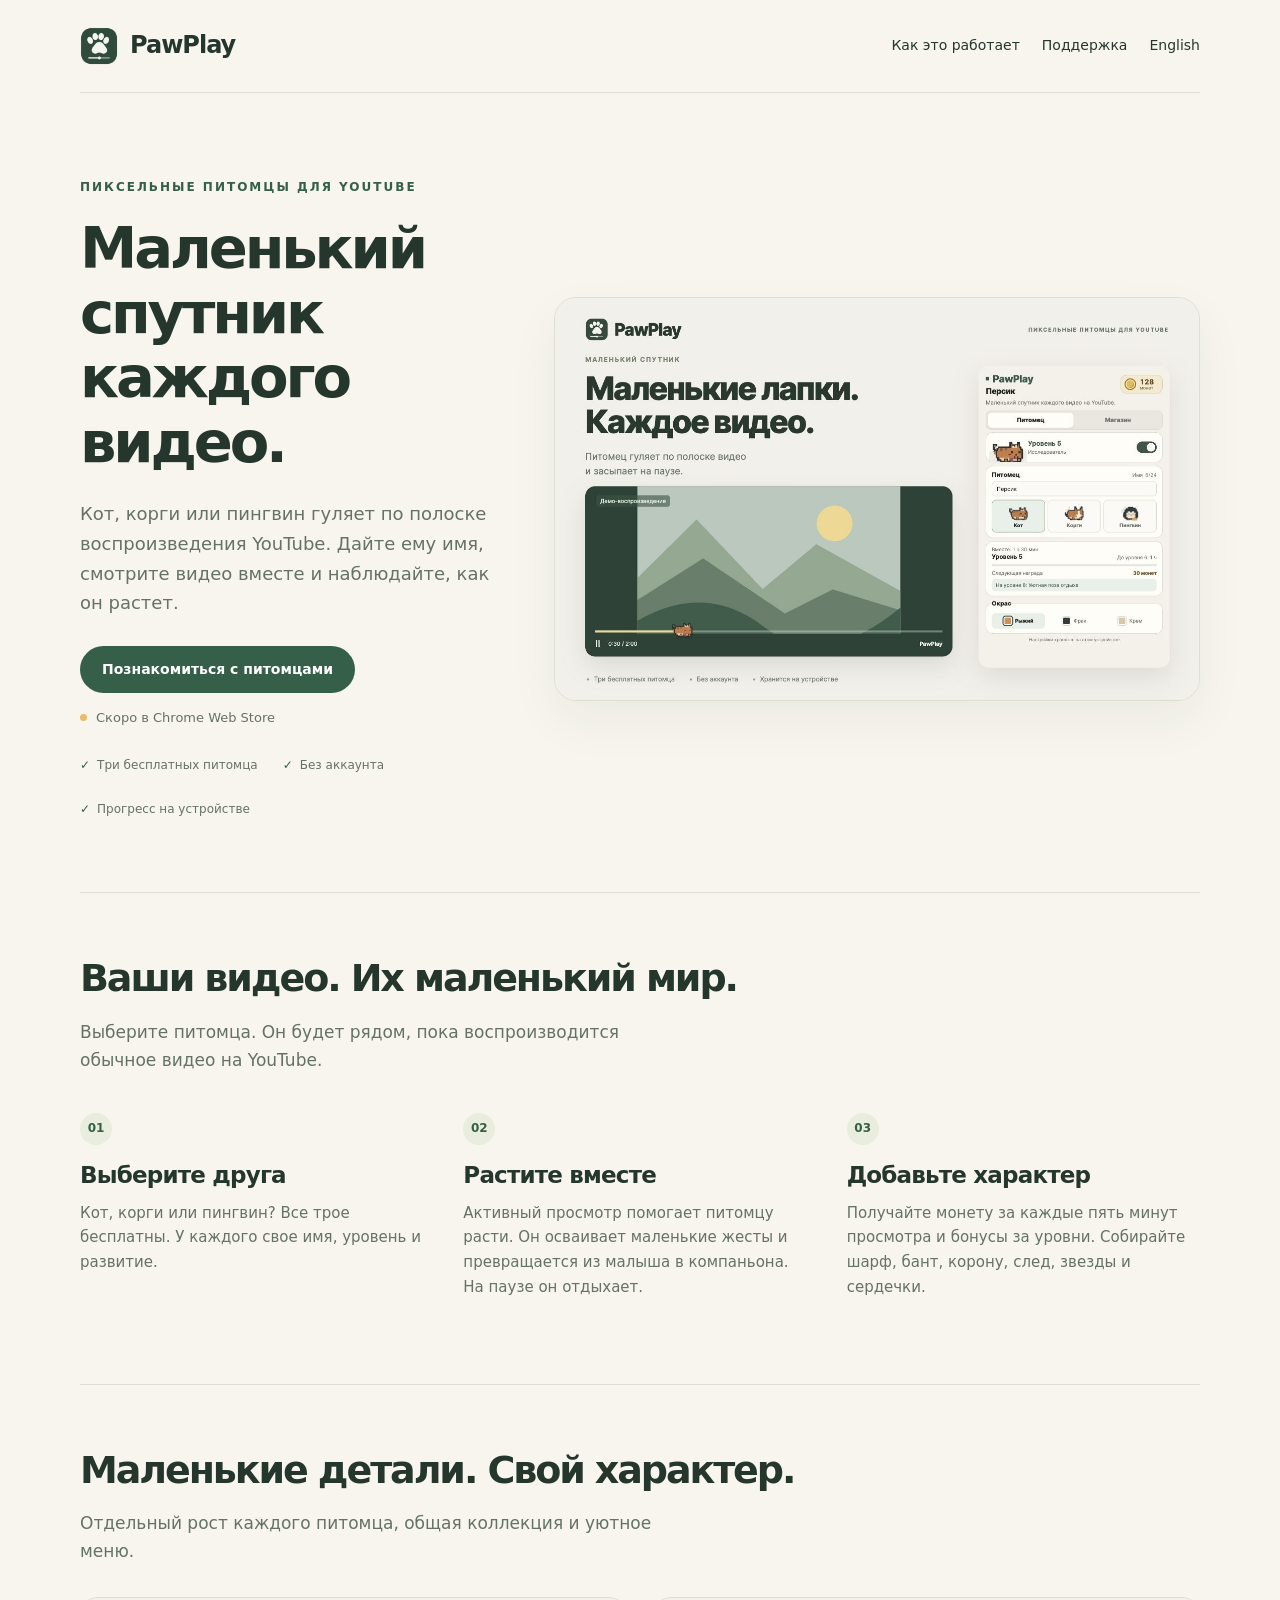
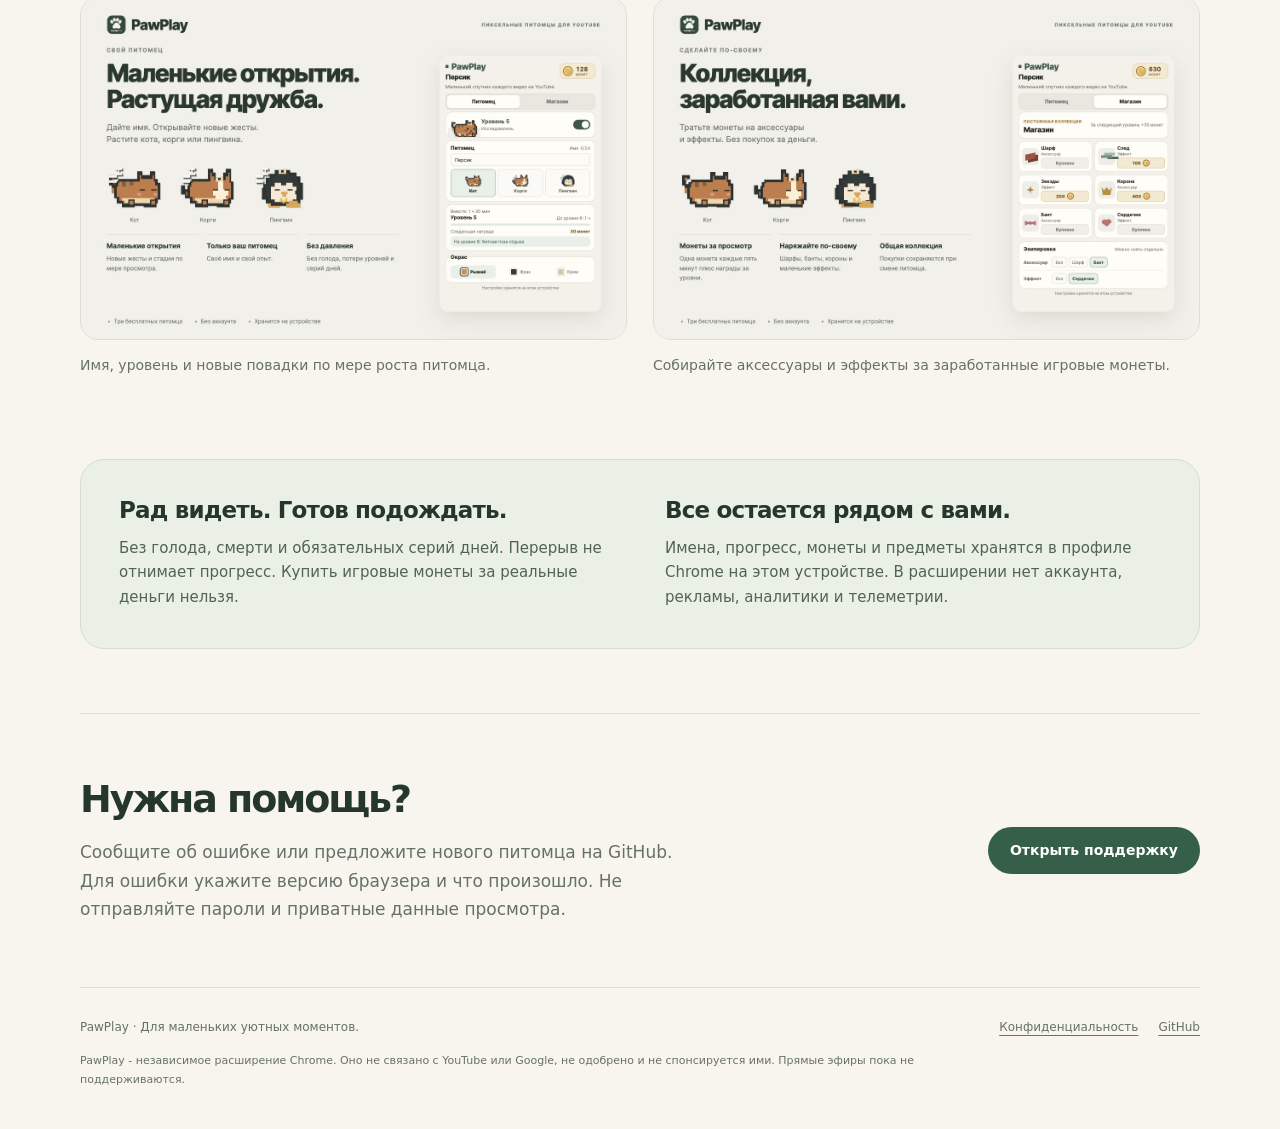
==== ru/index.html @ 26a16f86 "Publish PawPlay product website and privacy policy" ====
<!doctype html>
<html lang="ru"><head><meta charset="utf-8"><meta name="viewport" content="width=device-width,initial-scale=1"><title>PawPlay | Маленький спутник каждого YouTube видео</title><meta name="description" content="Бесплатный пиксельный кот, корги или пингвин на полоске YouTube. Растите питомца, получайте монеты и собирайте украшения. Прогресс хранится на устройстве."><meta name="theme-color" content="#355f48"><link rel="icon" href="../assets/icon.png"><link rel="stylesheet" href="../styles.css"><link rel="alternate" hreflang="en" href="https://n23eos.github.io/pawplay-site/"><link rel="alternate" hreflang="ru" href="https://n23eos.github.io/pawplay-site/ru/"><link rel="canonical" href="https://n23eos.github.io/pawplay-site/ru/"></head>
<body><a class="skip" href="#main">Перейти к содержимому</a><div class="shell"><header><a class="brand" href="./" aria-label="PawPlay"><img src="../assets/icon.png" width="38" height="38" alt="">PawPlay</a><nav aria-label="Навигация"><a class="desktop" href="#pets">Как это работает</a><a class="desktop" href="#support">Поддержка</a><a href="../" lang="en">English</a></nav></header>
<main id="main"><section class="hero"><div class="hero-copy"><p class="eyebrow">Пиксельные питомцы для YouTube</p><h1>Маленький спутник<br>каждого видео.</h1><p class="lead">Кот, корги или пингвин гуляет по полоске воспроизведения YouTube. Дайте ему имя, смотрите видео вместе и наблюдайте, как он растет.</p><div class="actions"><a class="button" href="#pets">Познакомиться с питомцами</a><span class="status">Скоро в Chrome Web Store</span></div><div class="facts"><span>Три бесплатных питомца</span><span>Без аккаунта</span><span>Прогресс на устройстве</span></div></div><img class="hero-image" src="../assets/overview-ru.png" width="1280" height="800" alt="Пиксельные питомцы PawPlay на полоске видео и меню расширения" fetchpriority="high"></section>
<section class="section" id="pets"><h2>Ваши видео. Их маленький мир.</h2><p class="section-intro">Выберите питомца. Он будет рядом, пока воспроизводится обычное видео на YouTube.</p><div class="steps"><article class="step"><span class="number">01</span><h3>Выберите друга</h3><p>Кот, корги или пингвин? Все трое бесплатны. У каждого свое имя, уровень и развитие.</p></article><article class="step"><span class="number">02</span><h3>Растите вместе</h3><p>Активный просмотр помогает питомцу расти. Он осваивает маленькие жесты и превращается из малыша в компаньона. На паузе он отдыхает.</p></article><article class="step"><span class="number">03</span><h3>Добавьте характер</h3><p>Получайте монету за каждые пять минут просмотра и бонусы за уровни. Собирайте шарф, бант, корону, след, звезды и сердечки.</p></article></div></section>
<section class="section"><h2>Маленькие детали. Свой характер.</h2><p class="section-intro">Отдельный рост каждого питомца, общая коллекция и уютное меню.</p><div class="gallery"><figure><img src="../assets/growth-ru.png" width="1280" height="800" alt="Меню PawPlay с уровнем питомца, стадией роста, следующей наградой и выбором окраса" loading="lazy"><figcaption>Имя, уровень и новые повадки по мере роста питомца.</figcaption></figure><figure><img src="../assets/shop-ru.png" width="1280" height="800" alt="Магазин PawPlay с монетами, шарфом, бантом, короной, следом, звездами и сердечками" loading="lazy"><figcaption>Собирайте аксессуары и эффекты за заработанные игровые монеты.</figcaption></figure></div></section>
<aside class="calm"><div><h3>Рад видеть. Готов подождать.</h3><p>Без голода, смерти и обязательных серий дней. Перерыв не отнимает прогресс. Купить игровые монеты за реальные деньги нельзя.</p></div><div><h3>Все остается рядом с вами.</h3><p>Имена, прогресс, монеты и предметы хранятся в профиле Chrome на этом устройстве. В расширении нет аккаунта, рекламы, аналитики и телеметрии.</p></div></aside>
<section class="section support" id="support"><div><h2>Нужна помощь?</h2><p>Сообщите об ошибке или предложите нового питомца на GitHub. Для ошибки укажите версию браузера и что произошло. Не отправляйте пароли и приватные данные просмотра.</p></div><a class="button" href="https://github.com/n23eos/pawplay-site/issues">Открыть поддержку</a></section></main>
<footer><div class="footer-top"><span>PawPlay · Для маленьких уютных моментов.</span><div class="footer-links"><a href="../privacy.html">Конфиденциальность</a><a href="https://github.com/n23eos/pawplay-site">GitHub</a></div></div><p>PawPlay - независимое расширение Chrome. Оно не связано с YouTube или Google, не одобрено и не спонсируется ими. Прямые эфиры пока не поддерживаются.</p></footer></div></body></html>
---- styles.css ----
:root{color-scheme:light;--ink:#25372d;--muted:#667267;--paper:#f7f5ee;--line:#deded3;--green:#355f48;--yellow:#e7bd65}*{box-sizing:border-box}html{scroll-behavior:smooth}body{margin:0;background:var(--paper);color:var(--ink);font:17px/1.65 system-ui,-apple-system,BlinkMacSystemFont,"Segoe UI",sans-serif}a{color:inherit;text-underline-offset:4px}a:focus-visible{outline:3px solid var(--green);outline-offset:5px;border-radius:4px}.skip{position:absolute;top:-100px;left:20px;z-index:10;background:white;padding:12px}.skip:focus{top:12px}.shell{width:min(1120px,calc(100% - 64px));margin:auto}header{display:flex;align-items:center;justify-content:space-between;gap:20px;padding:26px 0;border-bottom:1px solid var(--line)}.brand{display:inline-flex;align-items:center;gap:12px;text-decoration:none;font-size:24px;font-weight:750;letter-spacing:-1px}.brand img{width:38px;height:38px;border-radius:10px}nav{display:flex;gap:22px;align-items:center;font-size:14px}nav a{text-decoration:none}nav a:hover{text-decoration:underline}nav [aria-current]{font-weight:700}.hero{display:grid;grid-template-columns:.8fr 1.2fr;gap:44px;align-items:center;padding:85px 0 72px}.eyebrow{font-size:12px;letter-spacing:2px;text-transform:uppercase;color:var(--green);font-weight:700;margin:0 0 20px}h1,h2,h3{line-height:1.12;letter-spacing:-.055em}h1{font-size:clamp(42px,4.5vw,62px);font-weight:720;margin:0 0 24px}h2{font-size:38px;margin:0 0 18px}h3{font-size:23px;letter-spacing:-.035em;margin:0 0 12px}p{margin:0 0 20px}.lead{font-size:18px;color:var(--muted);max-width:480px}.actions{display:flex;align-items:center;flex-wrap:wrap;gap:14px;margin-top:28px}.button{display:inline-flex;background:var(--green);color:white;border-radius:100px;text-decoration:none;padding:12px 22px;font-weight:650;font-size:14px}.button:hover{background:#274934}.status{display:inline-flex;align-items:center;gap:9px;font-size:13px;color:var(--muted)}.status::before{content:"";width:7px;height:7px;background:var(--yellow);border-radius:50%}.hero-image{width:100%;height:auto;display:block;border-radius:22px;border:1px solid var(--line);box-shadow:0 20px 50px #293c2a0e}.facts{display:flex;gap:25px;flex-wrap:wrap;font-size:12px;color:var(--muted);margin-top:27px}.facts span::before{content:"✓";color:var(--green);margin-right:7px}.section{padding:64px 0;border-top:1px solid var(--line)}.section-intro{max-width:580px;color:var(--muted)}.steps{display:grid;grid-template-columns:repeat(3,1fr);gap:30px;margin-top:38px}.step{padding-right:12px}.number{display:inline-flex;align-items:center;justify-content:center;width:32px;height:32px;border-radius:50%;background:#e9edde;color:var(--green);font-size:12px;font-weight:700;margin-bottom:18px}.step p{color:var(--muted);font-size:15px}.gallery{display:grid;grid-template-columns:1fr 1fr;gap:26px;margin-top:32px}figure{margin:0}figure img{width:100%;height:auto;border:1px solid var(--line);border-radius:18px;display:block}figcaption{padding-top:14px;font-size:14px;color:var(--muted)}.calm{display:grid;grid-template-columns:1fr 1fr;gap:50px;background:#eaf0e6;border:1px solid #d5decf;border-radius:24px;padding:38px;margin:18px 0 64px}.calm p{color:#50644f;font-size:15px;margin-bottom:0}.support{display:flex;align-items:center;justify-content:space-between;gap:40px}.support p{color:var(--muted);max-width:620px;margin:0}.support .button{white-space:nowrap}footer{padding:30px 0 40px;border-top:1px solid var(--line);font-size:12px;color:var(--muted)}.footer-top{display:flex;justify-content:space-between;gap:20px;flex-wrap:wrap;margin-bottom:15px}.footer-links{display:flex;gap:20px}footer p{max-width:850px;margin:0;font-size:11px}.policy{max-width:780px;margin:64px auto 76px}.policy h1{font-size:48px}.policy h2{font-size:24px;letter-spacing:-.03em;margin:34px 0 14px}.policy p{font-size:16px}.policy .date{font-size:13px;color:var(--muted)}.policy code{font-size:14px;overflow-wrap:anywhere}.policy .note{padding:20px 24px;border:1px solid #d5decf;border-radius:16px;background:#eaf0e6;margin-bottom:30px}@media(max-width:900px){.hero{grid-template-columns:1fr;gap:38px;padding:52px 0}.hero-copy{max-width:680px}h1{max-width:680px}.hero-image{max-width:750px}.lead{max-width:580px}.steps{gap:20px}}@media(max-width:600px){body{font-size:16px}.shell{width:calc(100% - 36px)}header{padding:18px 0}nav{gap:14px;font-size:12px}.brand{font-size:22px}.brand img{width:32px;height:32px}nav .desktop{display:none}h1{font-size:44px}h2{font-size:31px}.hero{padding:44px 0}.eyebrow{font-size:10px;letter-spacing:1.6px}.hero-image{border-radius:14px}.facts{gap:10px 18px}.section{padding:42px 0}.steps,.gallery,.calm{grid-template-columns:1fr}.steps{gap:23px}.step{padding:0}.step p{margin-bottom:0}.gallery{gap:24px}.calm{padding:25px;gap:25px;margin-bottom:42px}.support{flex-direction:column;align-items:flex-start;gap:22px}.policy{margin:44px auto}.policy h1{font-size:38px}.footer-links{gap:14px}.policy .note{padding:18px}}@media(prefers-reduced-motion:reduce){html{scroll-behavior:auto}}
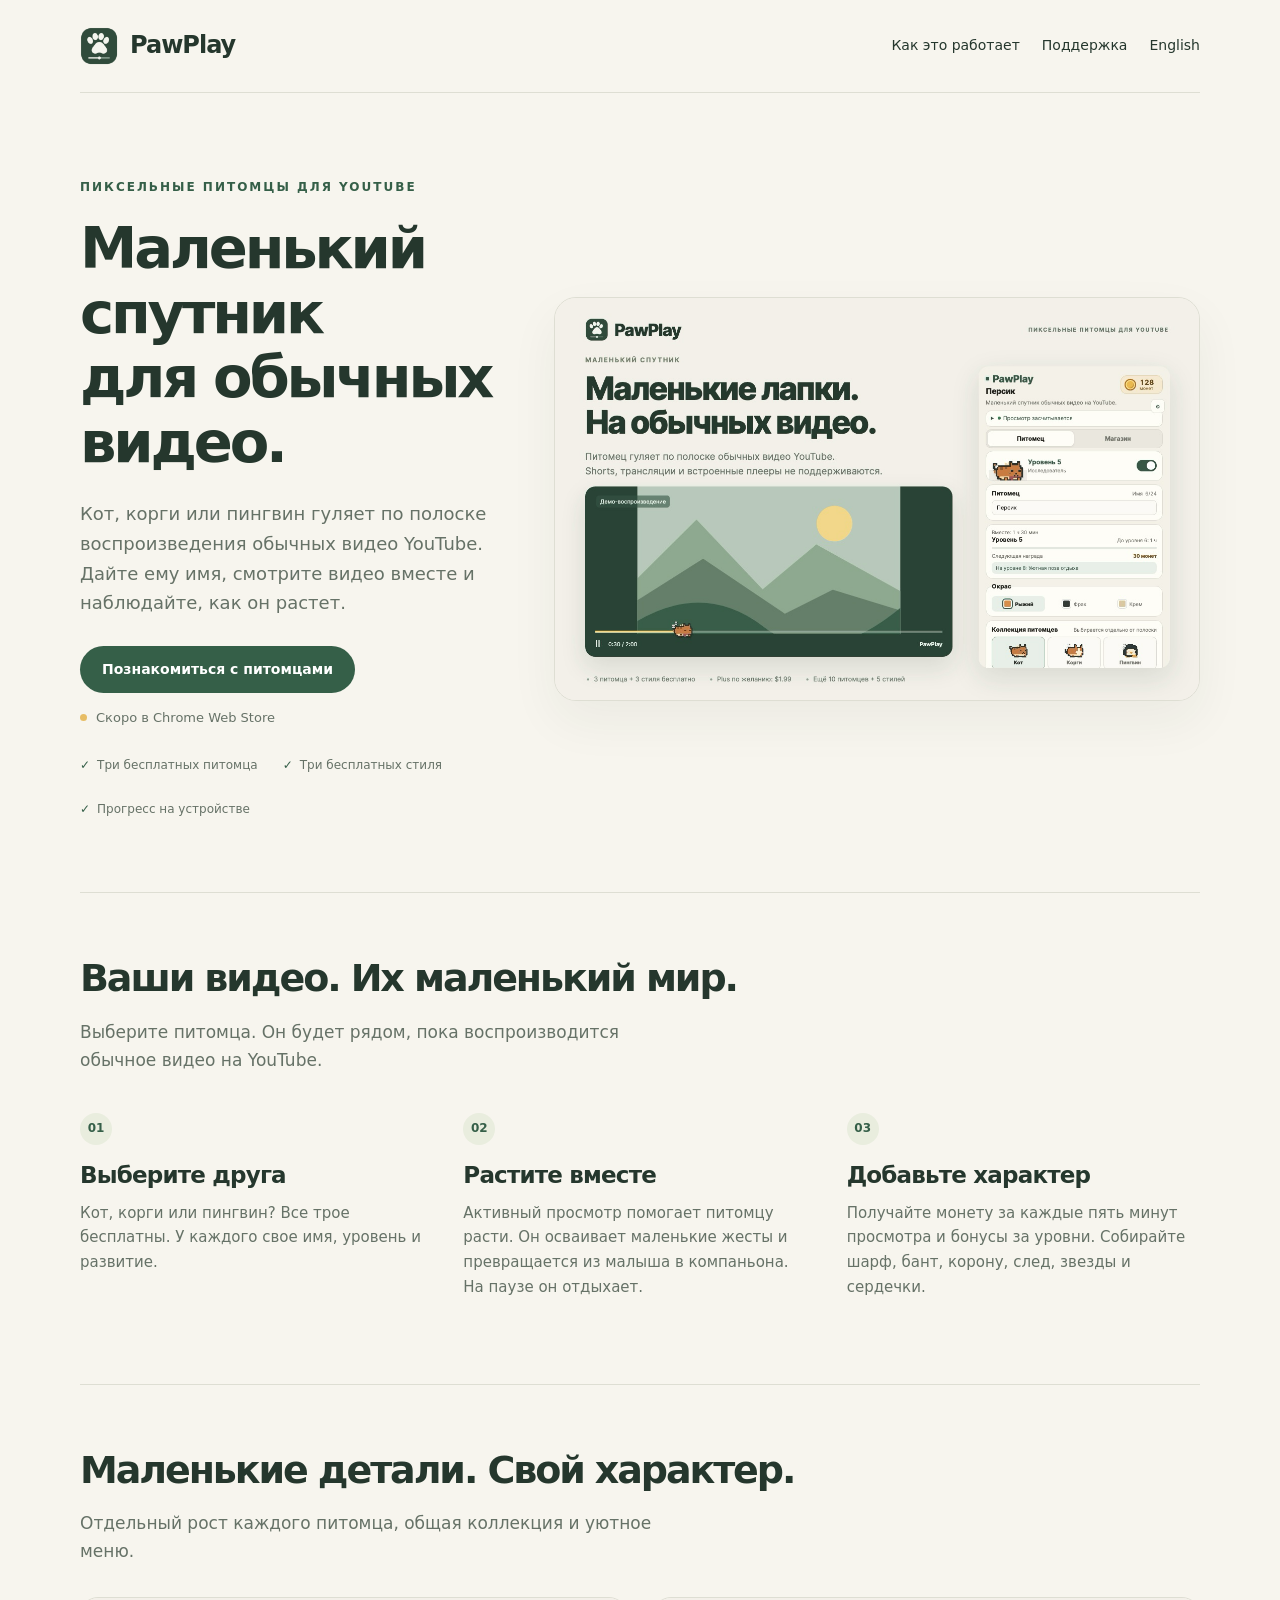
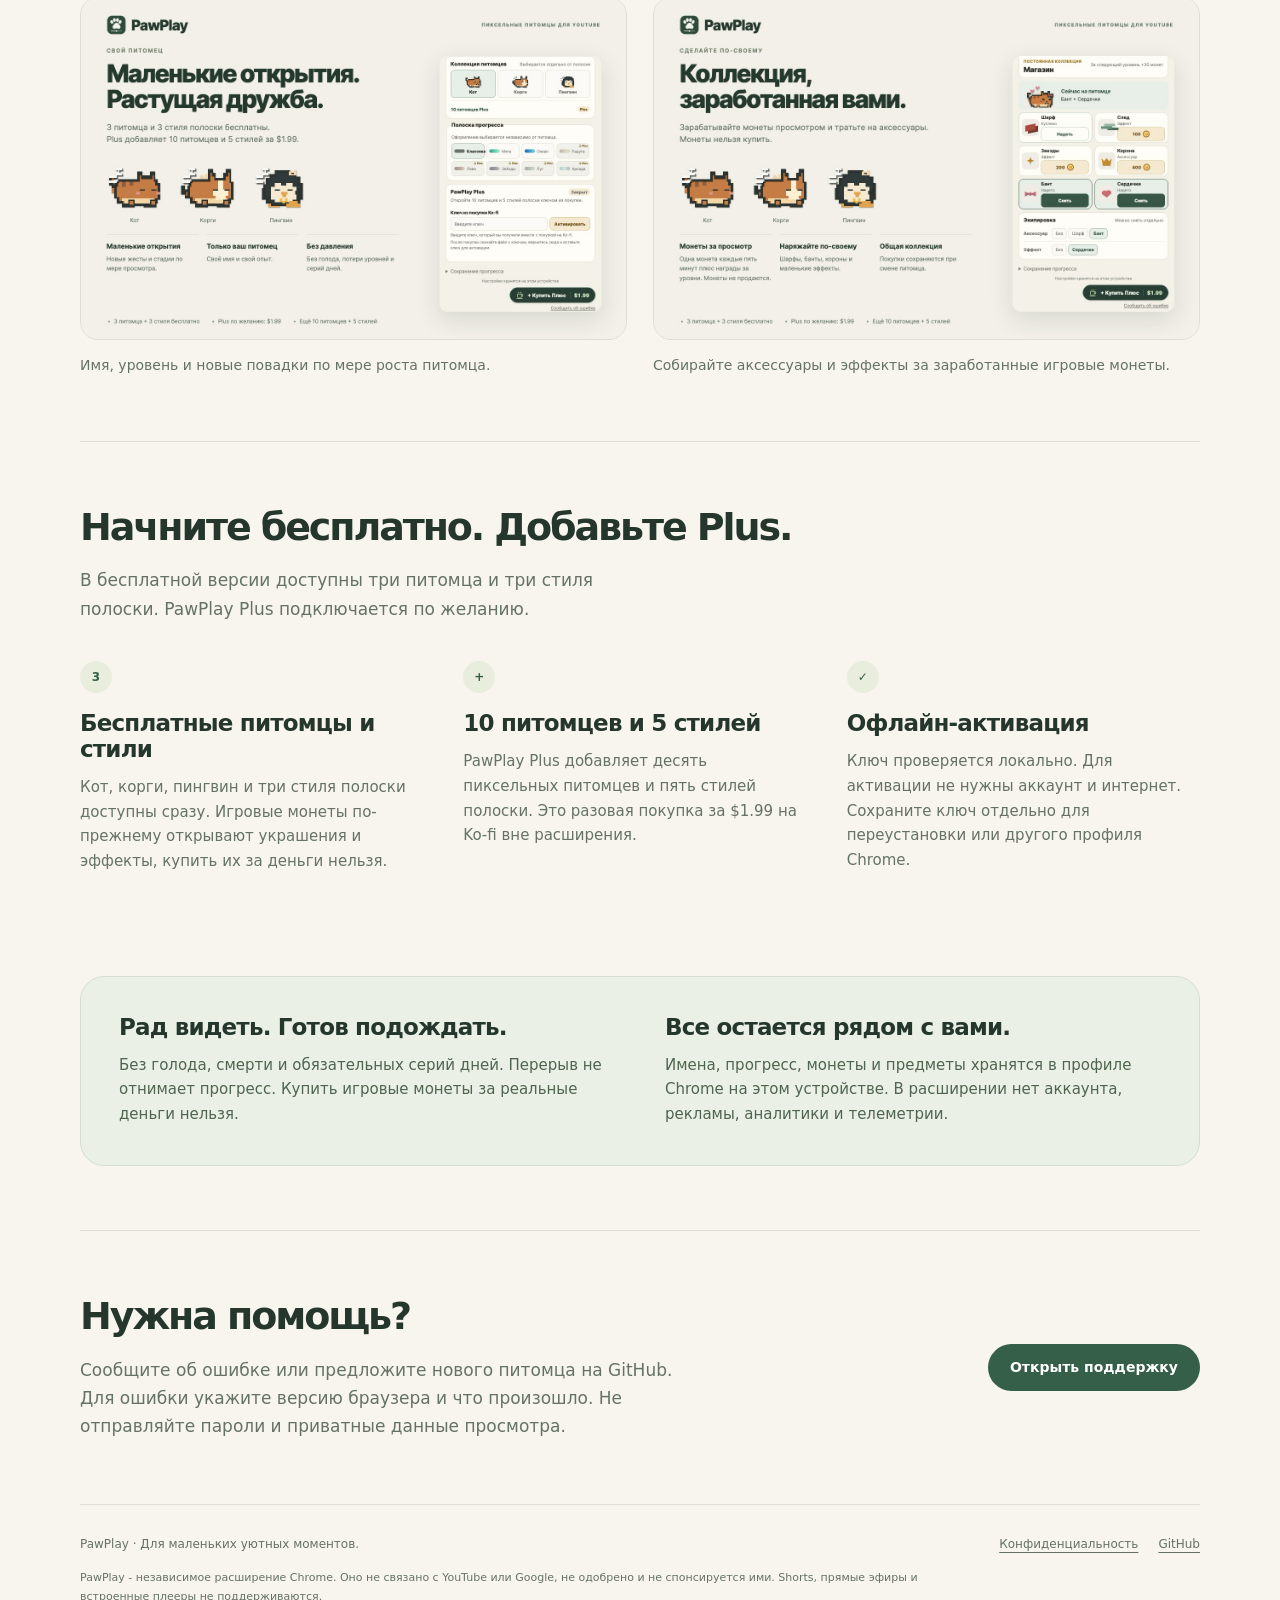
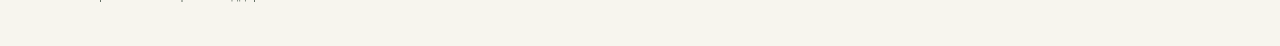
==== commit 5b17a0ab: "feat(site): publish PawPlay Plus details" ====
--- a/ru/index.html
+++ b/ru/index.html
@@ -1,9 +1,10 @@
 <!doctype html>
-<html lang="ru"><head><meta charset="utf-8"><meta name="viewport" content="width=device-width,initial-scale=1"><title>PawPlay | Маленький спутник каждого YouTube видео</title><meta name="description" content="Бесплатный пиксельный кот, корги или пингвин на полоске YouTube. Растите питомца, получайте монеты и собирайте украшения. Прогресс хранится на устройстве."><meta name="theme-color" content="#355f48"><link rel="icon" href="../assets/icon.png"><link rel="stylesheet" href="../styles.css"><link rel="alternate" hreflang="en" href="https://n23eos.github.io/pawplay-site/"><link rel="alternate" hreflang="ru" href="https://n23eos.github.io/pawplay-site/ru/"><link rel="canonical" href="https://n23eos.github.io/pawplay-site/ru/"></head>
+<html lang="ru"><head><meta charset="utf-8"><meta name="viewport" content="width=device-width,initial-scale=1"><title>PawPlay | Маленький спутник для обычных видео YouTube</title><meta name="description" content="Три бесплатных пиксельных питомца и стиля полоски для обычных видео YouTube, а также необязательный PawPlay Plus. Прогресс хранится на устройстве."><meta name="theme-color" content="#355f48"><link rel="icon" href="../assets/icon.png"><link rel="stylesheet" href="../styles.css"><link rel="alternate" hreflang="en" href="https://n23eos.github.io/pawplay-site/"><link rel="alternate" hreflang="ru" href="https://n23eos.github.io/pawplay-site/ru/"><link rel="canonical" href="https://n23eos.github.io/pawplay-site/ru/"></head>
 <body><a class="skip" href="#main">Перейти к содержимому</a><div class="shell"><header><a class="brand" href="./" aria-label="PawPlay"><img src="../assets/icon.png" width="38" height="38" alt="">PawPlay</a><nav aria-label="Навигация"><a class="desktop" href="#pets">Как это работает</a><a class="desktop" href="#support">Поддержка</a><a href="../" lang="en">English</a></nav></header>
-<main id="main"><section class="hero"><div class="hero-copy"><p class="eyebrow">Пиксельные питомцы для YouTube</p><h1>Маленький спутник<br>каждого видео.</h1><p class="lead">Кот, корги или пингвин гуляет по полоске воспроизведения YouTube. Дайте ему имя, смотрите видео вместе и наблюдайте, как он растет.</p><div class="actions"><a class="button" href="#pets">Познакомиться с питомцами</a><span class="status">Скоро в Chrome Web Store</span></div><div class="facts"><span>Три бесплатных питомца</span><span>Без аккаунта</span><span>Прогресс на устройстве</span></div></div><img class="hero-image" src="../assets/overview-ru.png" width="1280" height="800" alt="Пиксельные питомцы PawPlay на полоске видео и меню расширения" fetchpriority="high"></section>
+<main id="main"><section class="hero"><div class="hero-copy"><p class="eyebrow">Пиксельные питомцы для YouTube</p><h1>Маленький спутник<br>для обычных видео.</h1><p class="lead">Кот, корги или пингвин гуляет по полоске воспроизведения обычных видео YouTube. Дайте ему имя, смотрите видео вместе и наблюдайте, как он растет.</p><div class="actions"><a class="button" href="#pets">Познакомиться с питомцами</a><span class="status">Скоро в Chrome Web Store</span></div><div class="facts"><span>Три бесплатных питомца</span><span>Три бесплатных стиля</span><span>Прогресс на устройстве</span></div></div><img class="hero-image" src="../assets/overview-ru.png" width="1280" height="800" alt="Пиксельные питомцы PawPlay на полоске видео и меню расширения" fetchpriority="high"></section>
 <section class="section" id="pets"><h2>Ваши видео. Их маленький мир.</h2><p class="section-intro">Выберите питомца. Он будет рядом, пока воспроизводится обычное видео на YouTube.</p><div class="steps"><article class="step"><span class="number">01</span><h3>Выберите друга</h3><p>Кот, корги или пингвин? Все трое бесплатны. У каждого свое имя, уровень и развитие.</p></article><article class="step"><span class="number">02</span><h3>Растите вместе</h3><p>Активный просмотр помогает питомцу расти. Он осваивает маленькие жесты и превращается из малыша в компаньона. На паузе он отдыхает.</p></article><article class="step"><span class="number">03</span><h3>Добавьте характер</h3><p>Получайте монету за каждые пять минут просмотра и бонусы за уровни. Собирайте шарф, бант, корону, след, звезды и сердечки.</p></article></div></section>
 <section class="section"><h2>Маленькие детали. Свой характер.</h2><p class="section-intro">Отдельный рост каждого питомца, общая коллекция и уютное меню.</p><div class="gallery"><figure><img src="../assets/growth-ru.png" width="1280" height="800" alt="Меню PawPlay с уровнем питомца, стадией роста, следующей наградой и выбором окраса" loading="lazy"><figcaption>Имя, уровень и новые повадки по мере роста питомца.</figcaption></figure><figure><img src="../assets/shop-ru.png" width="1280" height="800" alt="Магазин PawPlay с монетами, шарфом, бантом, короной, следом, звездами и сердечками" loading="lazy"><figcaption>Собирайте аксессуары и эффекты за заработанные игровые монеты.</figcaption></figure></div></section>
+<section class="section"><h2>Начните бесплатно. Добавьте Plus.</h2><p class="section-intro">В бесплатной версии доступны три питомца и три стиля полоски. PawPlay Plus подключается по желанию.</p><div class="steps"><article class="step"><span class="number">3</span><h3>Бесплатные питомцы и стили</h3><p>Кот, корги, пингвин и три стиля полоски доступны сразу. Игровые монеты по-прежнему открывают украшения и эффекты, купить их за деньги нельзя.</p></article><article class="step"><span class="number">+</span><h3>10 питомцев и 5 стилей</h3><p>PawPlay Plus добавляет десять пиксельных питомцев и пять стилей полоски. Это разовая покупка за $1.99 на Ko-fi вне расширения.</p></article><article class="step"><span class="number">✓</span><h3>Офлайн-активация</h3><p>Ключ проверяется локально. Для активации не нужны аккаунт и интернет. Сохраните ключ отдельно для переустановки или другого профиля Chrome.</p></article></div></section>
 <aside class="calm"><div><h3>Рад видеть. Готов подождать.</h3><p>Без голода, смерти и обязательных серий дней. Перерыв не отнимает прогресс. Купить игровые монеты за реальные деньги нельзя.</p></div><div><h3>Все остается рядом с вами.</h3><p>Имена, прогресс, монеты и предметы хранятся в профиле Chrome на этом устройстве. В расширении нет аккаунта, рекламы, аналитики и телеметрии.</p></div></aside>
 <section class="section support" id="support"><div><h2>Нужна помощь?</h2><p>Сообщите об ошибке или предложите нового питомца на GitHub. Для ошибки укажите версию браузера и что произошло. Не отправляйте пароли и приватные данные просмотра.</p></div><a class="button" href="https://github.com/n23eos/pawplay-site/issues">Открыть поддержку</a></section></main>
-<footer><div class="footer-top"><span>PawPlay · Для маленьких уютных моментов.</span><div class="footer-links"><a href="../privacy.html">Конфиденциальность</a><a href="https://github.com/n23eos/pawplay-site">GitHub</a></div></div><p>PawPlay - независимое расширение Chrome. Оно не связано с YouTube или Google, не одобрено и не спонсируется ими. Прямые эфиры пока не поддерживаются.</p></footer></div></body></html>+<footer><div class="footer-top"><span>PawPlay · Для маленьких уютных моментов.</span><div class="footer-links"><a href="../privacy.html">Конфиденциальность</a><a href="https://github.com/n23eos/pawplay-site">GitHub</a></div></div><p>PawPlay - независимое расширение Chrome. Оно не связано с YouTube или Google, не одобрено и не спонсируется ими. Shorts, прямые эфиры и встроенные плееры не поддерживаются.</p></footer></div></body></html>
--- a/styles.css
+++ b/styles.css
@@ -1 +1,2 @@
 :root{color-scheme:light;--ink:#25372d;--muted:#667267;--paper:#f7f5ee;--line:#deded3;--green:#355f48;--yellow:#e7bd65}*{box-sizing:border-box}html{scroll-behavior:smooth}body{margin:0;background:var(--paper);color:var(--ink);font:17px/1.65 system-ui,-apple-system,BlinkMacSystemFont,"Segoe UI",sans-serif}a{color:inherit;text-underline-offset:4px}a:focus-visible{outline:3px solid var(--green);outline-offset:5px;border-radius:4px}.skip{position:absolute;top:-100px;left:20px;z-index:10;background:white;padding:12px}.skip:focus{top:12px}.shell{width:min(1120px,calc(100% - 64px));margin:auto}header{display:flex;align-items:center;justify-content:space-between;gap:20px;padding:26px 0;border-bottom:1px solid var(--line)}.brand{display:inline-flex;align-items:center;gap:12px;text-decoration:none;font-size:24px;font-weight:750;letter-spacing:-1px}.brand img{width:38px;height:38px;border-radius:10px}nav{display:flex;gap:22px;align-items:center;font-size:14px}nav a{text-decoration:none}nav a:hover{text-decoration:underline}nav [aria-current]{font-weight:700}.hero{display:grid;grid-template-columns:.8fr 1.2fr;gap:44px;align-items:center;padding:85px 0 72px}.eyebrow{font-size:12px;letter-spacing:2px;text-transform:uppercase;color:var(--green);font-weight:700;margin:0 0 20px}h1,h2,h3{line-height:1.12;letter-spacing:-.055em}h1{font-size:clamp(42px,4.5vw,62px);font-weight:720;margin:0 0 24px}h2{font-size:38px;margin:0 0 18px}h3{font-size:23px;letter-spacing:-.035em;margin:0 0 12px}p{margin:0 0 20px}.lead{font-size:18px;color:var(--muted);max-width:480px}.actions{display:flex;align-items:center;flex-wrap:wrap;gap:14px;margin-top:28px}.button{display:inline-flex;background:var(--green);color:white;border-radius:100px;text-decoration:none;padding:12px 22px;font-weight:650;font-size:14px}.button:hover{background:#274934}.status{display:inline-flex;align-items:center;gap:9px;font-size:13px;color:var(--muted)}.status::before{content:"";width:7px;height:7px;background:var(--yellow);border-radius:50%}.hero-image{width:100%;height:auto;display:block;border-radius:22px;border:1px solid var(--line);box-shadow:0 20px 50px #293c2a0e}.facts{display:flex;gap:25px;flex-wrap:wrap;font-size:12px;color:var(--muted);margin-top:27px}.facts span::before{content:"✓";color:var(--green);margin-right:7px}.section{padding:64px 0;border-top:1px solid var(--line)}.section-intro{max-width:580px;color:var(--muted)}.steps{display:grid;grid-template-columns:repeat(3,1fr);gap:30px;margin-top:38px}.step{padding-right:12px}.number{display:inline-flex;align-items:center;justify-content:center;width:32px;height:32px;border-radius:50%;background:#e9edde;color:var(--green);font-size:12px;font-weight:700;margin-bottom:18px}.step p{color:var(--muted);font-size:15px}.gallery{display:grid;grid-template-columns:1fr 1fr;gap:26px;margin-top:32px}figure{margin:0}figure img{width:100%;height:auto;border:1px solid var(--line);border-radius:18px;display:block}figcaption{padding-top:14px;font-size:14px;color:var(--muted)}.calm{display:grid;grid-template-columns:1fr 1fr;gap:50px;background:#eaf0e6;border:1px solid #d5decf;border-radius:24px;padding:38px;margin:18px 0 64px}.calm p{color:#50644f;font-size:15px;margin-bottom:0}.support{display:flex;align-items:center;justify-content:space-between;gap:40px}.support p{color:var(--muted);max-width:620px;margin:0}.support .button{white-space:nowrap}footer{padding:30px 0 40px;border-top:1px solid var(--line);font-size:12px;color:var(--muted)}.footer-top{display:flex;justify-content:space-between;gap:20px;flex-wrap:wrap;margin-bottom:15px}.footer-links{display:flex;gap:20px}footer p{max-width:850px;margin:0;font-size:11px}.policy{max-width:780px;margin:64px auto 76px}.policy h1{font-size:48px}.policy h2{font-size:24px;letter-spacing:-.03em;margin:34px 0 14px}.policy p{font-size:16px}.policy .date{font-size:13px;color:var(--muted)}.policy code{font-size:14px;overflow-wrap:anywhere}.policy .note{padding:20px 24px;border:1px solid #d5decf;border-radius:16px;background:#eaf0e6;margin-bottom:30px}@media(max-width:900px){.hero{grid-template-columns:1fr;gap:38px;padding:52px 0}.hero-copy{max-width:680px}h1{max-width:680px}.hero-image{max-width:750px}.lead{max-width:580px}.steps{gap:20px}}@media(max-width:600px){body{font-size:16px}.shell{width:calc(100% - 36px)}header{padding:18px 0}nav{gap:14px;font-size:12px}.brand{font-size:22px}.brand img{width:32px;height:32px}nav .desktop{display:none}h1{font-size:44px}h2{font-size:31px}.hero{padding:44px 0}.eyebrow{font-size:10px;letter-spacing:1.6px}.hero-image{border-radius:14px}.facts{gap:10px 18px}.section{padding:42px 0}.steps,.gallery,.calm{grid-template-columns:1fr}.steps{gap:23px}.step{padding:0}.step p{margin-bottom:0}.gallery{gap:24px}.calm{padding:25px;gap:25px;margin-bottom:42px}.support{flex-direction:column;align-items:flex-start;gap:22px}.policy{margin:44px auto}.policy h1{font-size:38px}.footer-links{gap:14px}.policy .note{padding:18px}}@media(prefers-reduced-motion:reduce){html{scroll-behavior:auto}}
+@media(max-width:360px){header{gap:12px}.brand{font-size:20px;gap:8px}.brand img{width:28px;height:28px}nav{gap:10px;font-size:11px}}
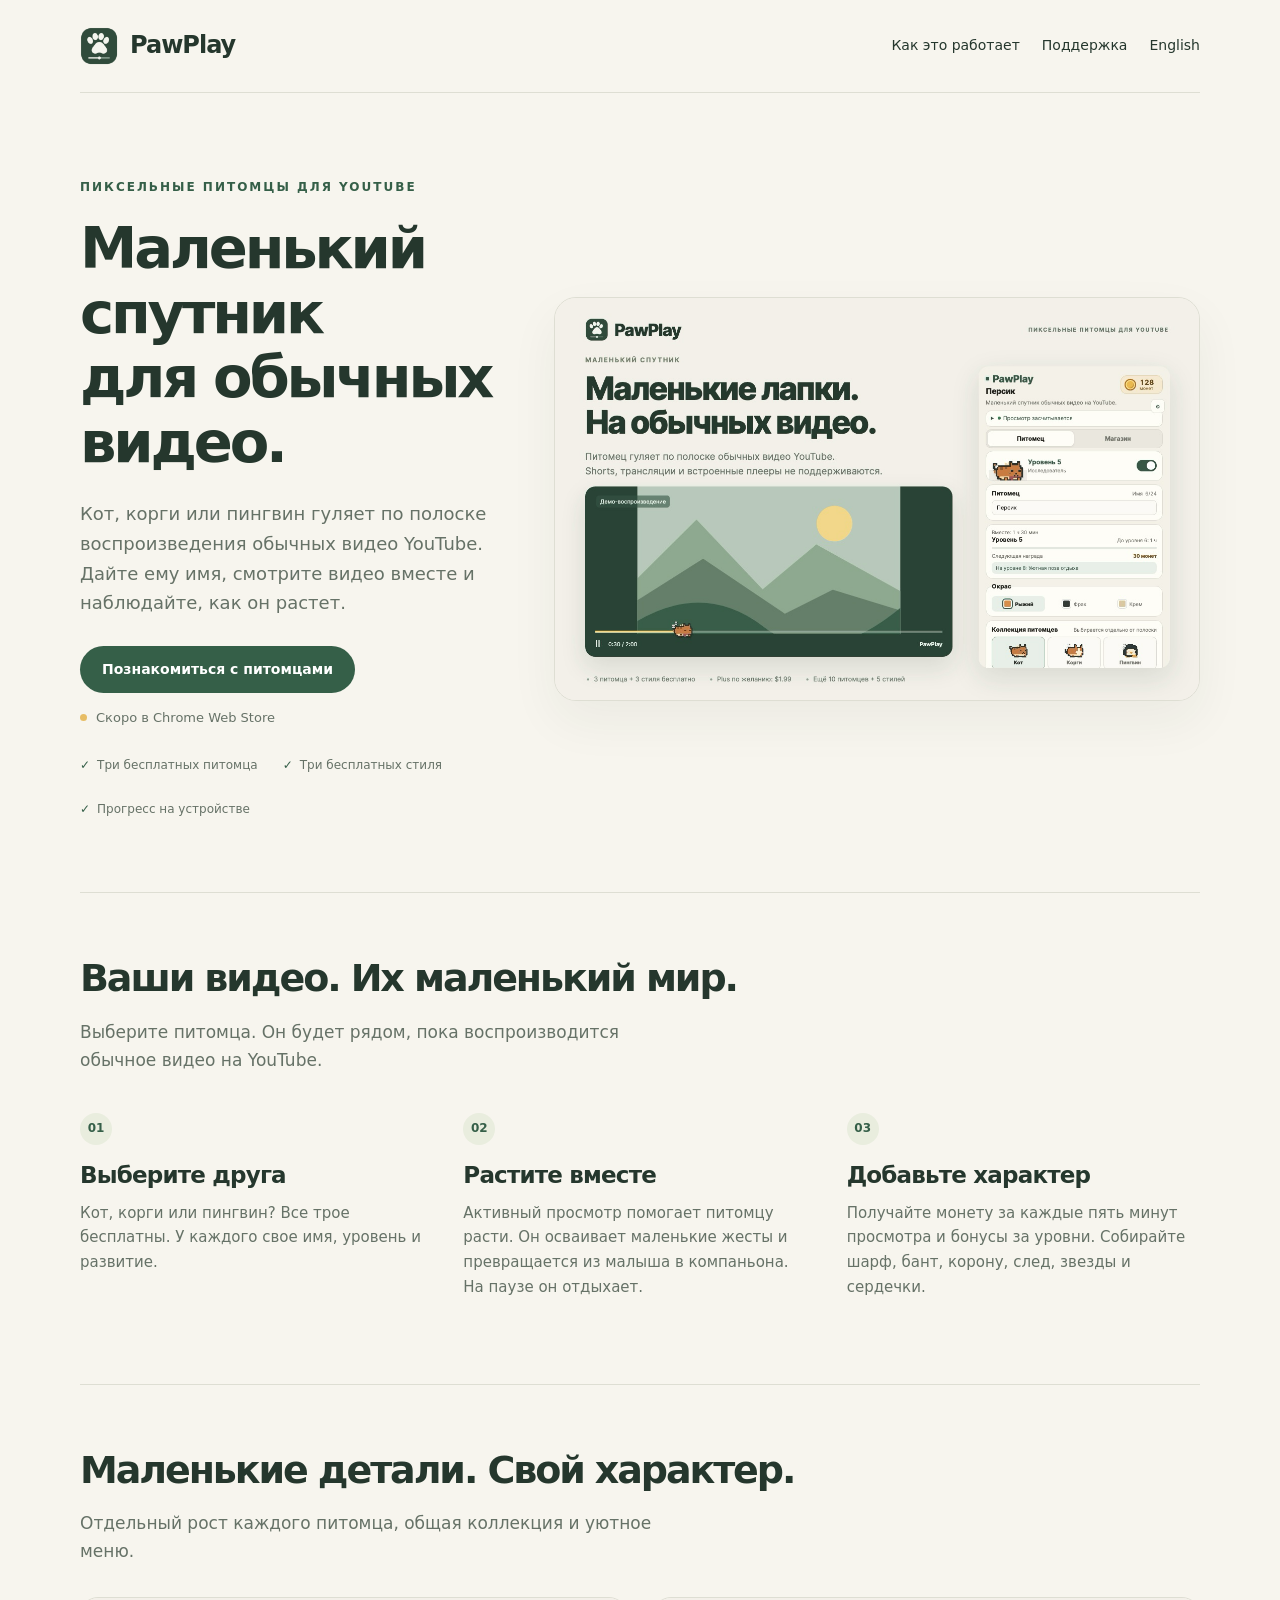
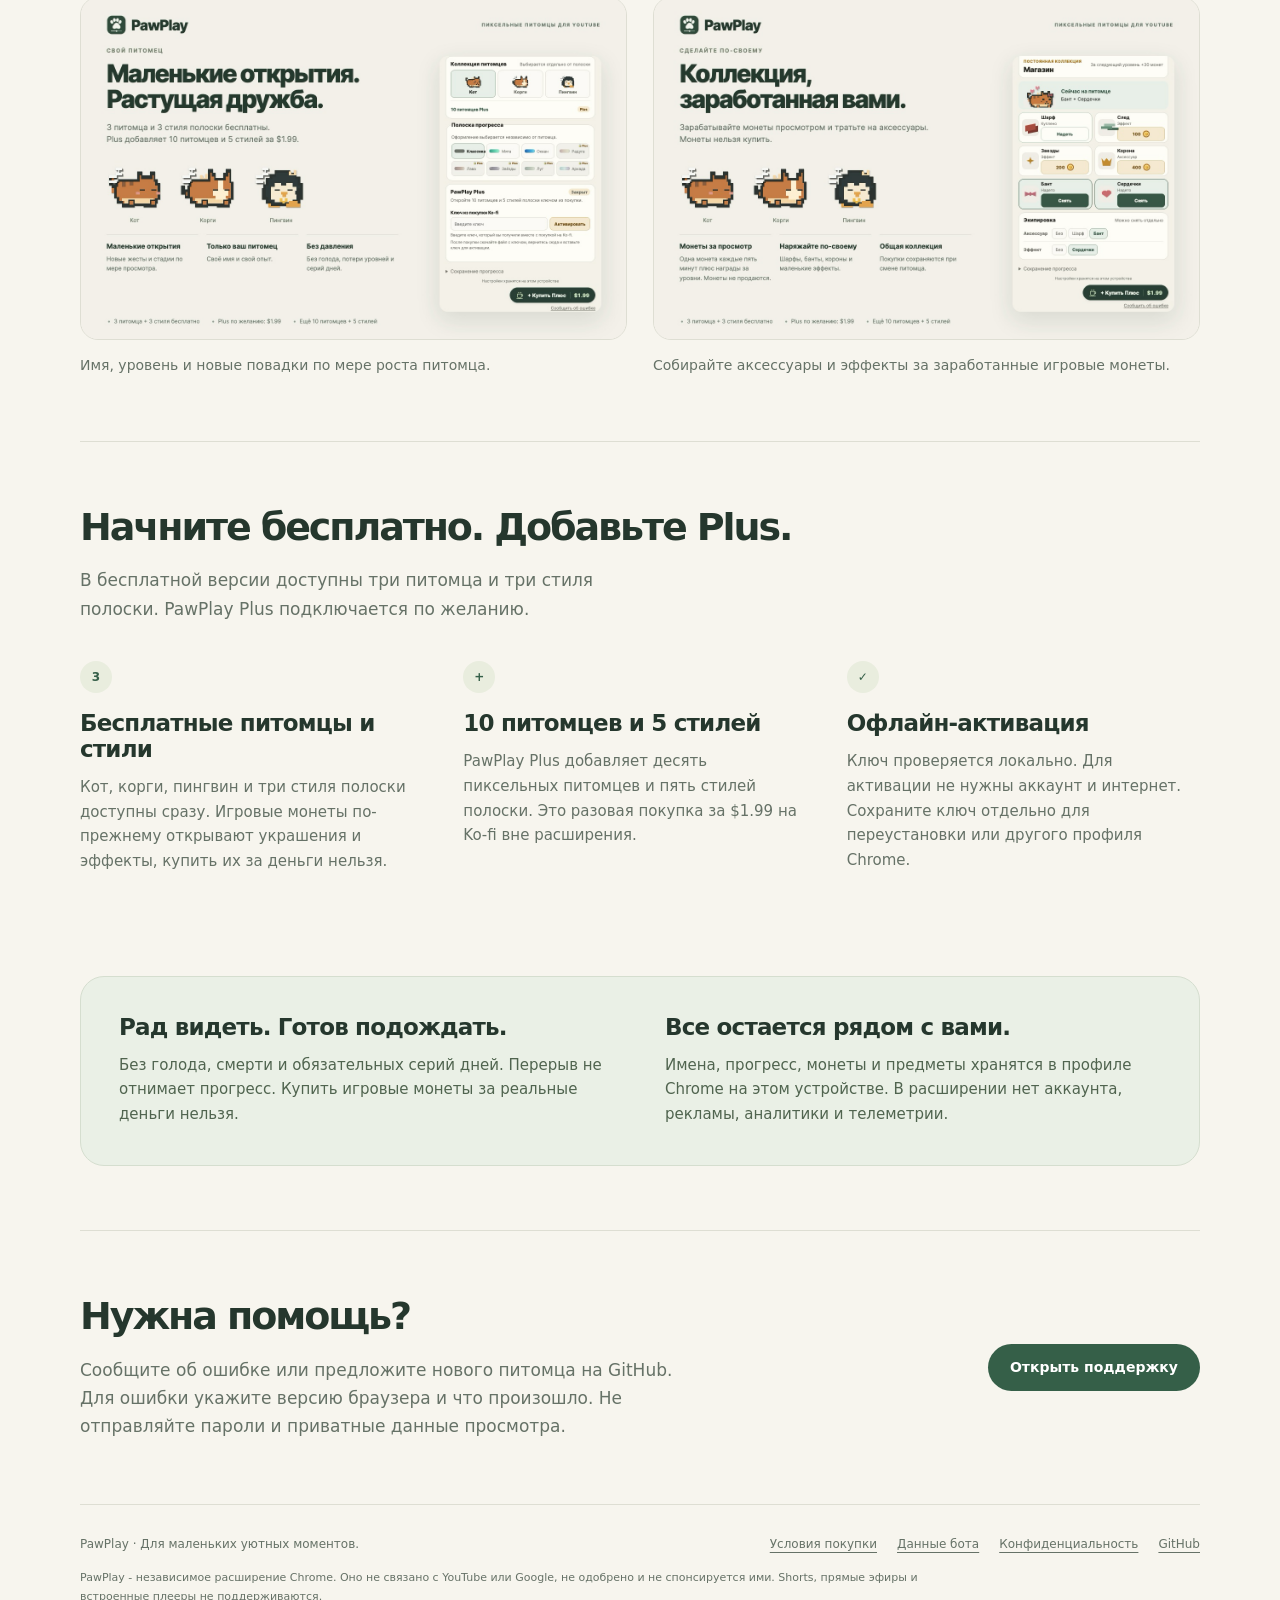
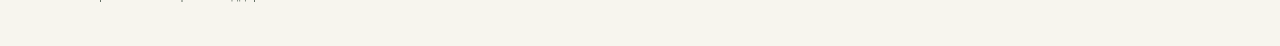
==== commit 771204eb: "Publish Plus purchase terms and bot privacy" ====
--- a/ru/index.html
+++ b/ru/index.html
@@ -7,4 +7,4 @@
 <section class="section"><h2>Начните бесплатно. Добавьте Plus.</h2><p class="section-intro">В бесплатной версии доступны три питомца и три стиля полоски. PawPlay Plus подключается по желанию.</p><div class="steps"><article class="step"><span class="number">3</span><h3>Бесплатные питомцы и стили</h3><p>Кот, корги, пингвин и три стиля полоски доступны сразу. Игровые монеты по-прежнему открывают украшения и эффекты, купить их за деньги нельзя.</p></article><article class="step"><span class="number">+</span><h3>10 питомцев и 5 стилей</h3><p>PawPlay Plus добавляет десять пиксельных питомцев и пять стилей полоски. Это разовая покупка за $1.99 на Ko-fi вне расширения.</p></article><article class="step"><span class="number">✓</span><h3>Офлайн-активация</h3><p>Ключ проверяется локально. Для активации не нужны аккаунт и интернет. Сохраните ключ отдельно для переустановки или другого профиля Chrome.</p></article></div></section>
 <aside class="calm"><div><h3>Рад видеть. Готов подождать.</h3><p>Без голода, смерти и обязательных серий дней. Перерыв не отнимает прогресс. Купить игровые монеты за реальные деньги нельзя.</p></div><div><h3>Все остается рядом с вами.</h3><p>Имена, прогресс, монеты и предметы хранятся в профиле Chrome на этом устройстве. В расширении нет аккаунта, рекламы, аналитики и телеметрии.</p></div></aside>
 <section class="section support" id="support"><div><h2>Нужна помощь?</h2><p>Сообщите об ошибке или предложите нового питомца на GitHub. Для ошибки укажите версию браузера и что произошло. Не отправляйте пароли и приватные данные просмотра.</p></div><a class="button" href="https://github.com/n23eos/pawplay-site/issues">Открыть поддержку</a></section></main>
-<footer><div class="footer-top"><span>PawPlay · Для маленьких уютных моментов.</span><div class="footer-links"><a href="../privacy.html">Конфиденциальность</a><a href="https://github.com/n23eos/pawplay-site">GitHub</a></div></div><p>PawPlay - независимое расширение Chrome. Оно не связано с YouTube или Google, не одобрено и не спонсируется ими. Shorts, прямые эфиры и встроенные плееры не поддерживаются.</p></footer></div></body></html>
+<footer><div class="footer-top"><span>PawPlay · Для маленьких уютных моментов.</span><div class="footer-links"><a href="terms.html">Условия покупки</a><a href="bot-privacy.html">Данные бота</a><a href="../privacy.html">Конфиденциальность</a><a href="https://github.com/n23eos/pawplay-site">GitHub</a></div></div><p>PawPlay - независимое расширение Chrome. Оно не связано с YouTube или Google, не одобрено и не спонсируется ими. Shorts, прямые эфиры и встроенные плееры не поддерживаются.</p></footer></div></body></html>
--- a/styles.css
+++ b/styles.css
@@ -1,2 +1,4 @@
 :root{color-scheme:light;--ink:#25372d;--muted:#667267;--paper:#f7f5ee;--line:#deded3;--green:#355f48;--yellow:#e7bd65}*{box-sizing:border-box}html{scroll-behavior:smooth}body{margin:0;background:var(--paper);color:var(--ink);font:17px/1.65 system-ui,-apple-system,BlinkMacSystemFont,"Segoe UI",sans-serif}a{color:inherit;text-underline-offset:4px}a:focus-visible{outline:3px solid var(--green);outline-offset:5px;border-radius:4px}.skip{position:absolute;top:-100px;left:20px;z-index:10;background:white;padding:12px}.skip:focus{top:12px}.shell{width:min(1120px,calc(100% - 64px));margin:auto}header{display:flex;align-items:center;justify-content:space-between;gap:20px;padding:26px 0;border-bottom:1px solid var(--line)}.brand{display:inline-flex;align-items:center;gap:12px;text-decoration:none;font-size:24px;font-weight:750;letter-spacing:-1px}.brand img{width:38px;height:38px;border-radius:10px}nav{display:flex;gap:22px;align-items:center;font-size:14px}nav a{text-decoration:none}nav a:hover{text-decoration:underline}nav [aria-current]{font-weight:700}.hero{display:grid;grid-template-columns:.8fr 1.2fr;gap:44px;align-items:center;padding:85px 0 72px}.eyebrow{font-size:12px;letter-spacing:2px;text-transform:uppercase;color:var(--green);font-weight:700;margin:0 0 20px}h1,h2,h3{line-height:1.12;letter-spacing:-.055em}h1{font-size:clamp(42px,4.5vw,62px);font-weight:720;margin:0 0 24px}h2{font-size:38px;margin:0 0 18px}h3{font-size:23px;letter-spacing:-.035em;margin:0 0 12px}p{margin:0 0 20px}.lead{font-size:18px;color:var(--muted);max-width:480px}.actions{display:flex;align-items:center;flex-wrap:wrap;gap:14px;margin-top:28px}.button{display:inline-flex;background:var(--green);color:white;border-radius:100px;text-decoration:none;padding:12px 22px;font-weight:650;font-size:14px}.button:hover{background:#274934}.status{display:inline-flex;align-items:center;gap:9px;font-size:13px;color:var(--muted)}.status::before{content:"";width:7px;height:7px;background:var(--yellow);border-radius:50%}.hero-image{width:100%;height:auto;display:block;border-radius:22px;border:1px solid var(--line);box-shadow:0 20px 50px #293c2a0e}.facts{display:flex;gap:25px;flex-wrap:wrap;font-size:12px;color:var(--muted);margin-top:27px}.facts span::before{content:"✓";color:var(--green);margin-right:7px}.section{padding:64px 0;border-top:1px solid var(--line)}.section-intro{max-width:580px;color:var(--muted)}.steps{display:grid;grid-template-columns:repeat(3,1fr);gap:30px;margin-top:38px}.step{padding-right:12px}.number{display:inline-flex;align-items:center;justify-content:center;width:32px;height:32px;border-radius:50%;background:#e9edde;color:var(--green);font-size:12px;font-weight:700;margin-bottom:18px}.step p{color:var(--muted);font-size:15px}.gallery{display:grid;grid-template-columns:1fr 1fr;gap:26px;margin-top:32px}figure{margin:0}figure img{width:100%;height:auto;border:1px solid var(--line);border-radius:18px;display:block}figcaption{padding-top:14px;font-size:14px;color:var(--muted)}.calm{display:grid;grid-template-columns:1fr 1fr;gap:50px;background:#eaf0e6;border:1px solid #d5decf;border-radius:24px;padding:38px;margin:18px 0 64px}.calm p{color:#50644f;font-size:15px;margin-bottom:0}.support{display:flex;align-items:center;justify-content:space-between;gap:40px}.support p{color:var(--muted);max-width:620px;margin:0}.support .button{white-space:nowrap}footer{padding:30px 0 40px;border-top:1px solid var(--line);font-size:12px;color:var(--muted)}.footer-top{display:flex;justify-content:space-between;gap:20px;flex-wrap:wrap;margin-bottom:15px}.footer-links{display:flex;gap:20px}footer p{max-width:850px;margin:0;font-size:11px}.policy{max-width:780px;margin:64px auto 76px}.policy h1{font-size:48px}.policy h2{font-size:24px;letter-spacing:-.03em;margin:34px 0 14px}.policy p{font-size:16px}.policy .date{font-size:13px;color:var(--muted)}.policy code{font-size:14px;overflow-wrap:anywhere}.policy .note{padding:20px 24px;border:1px solid #d5decf;border-radius:16px;background:#eaf0e6;margin-bottom:30px}@media(max-width:900px){.hero{grid-template-columns:1fr;gap:38px;padding:52px 0}.hero-copy{max-width:680px}h1{max-width:680px}.hero-image{max-width:750px}.lead{max-width:580px}.steps{gap:20px}}@media(max-width:600px){body{font-size:16px}.shell{width:calc(100% - 36px)}header{padding:18px 0}nav{gap:14px;font-size:12px}.brand{font-size:22px}.brand img{width:32px;height:32px}nav .desktop{display:none}h1{font-size:44px}h2{font-size:31px}.hero{padding:44px 0}.eyebrow{font-size:10px;letter-spacing:1.6px}.hero-image{border-radius:14px}.facts{gap:10px 18px}.section{padding:42px 0}.steps,.gallery,.calm{grid-template-columns:1fr}.steps{gap:23px}.step{padding:0}.step p{margin-bottom:0}.gallery{gap:24px}.calm{padding:25px;gap:25px;margin-bottom:42px}.support{flex-direction:column;align-items:flex-start;gap:22px}.policy{margin:44px auto}.policy h1{font-size:38px}.footer-links{gap:14px}.policy .note{padding:18px}}@media(prefers-reduced-motion:reduce){html{scroll-behavior:auto}}
 @media(max-width:360px){header{gap:12px}.brand{font-size:20px;gap:8px}.brand img{width:28px;height:28px}nav{gap:10px;font-size:11px}}
+
+.policy{overflow-wrap:anywhere}.footer-links{flex-wrap:wrap}
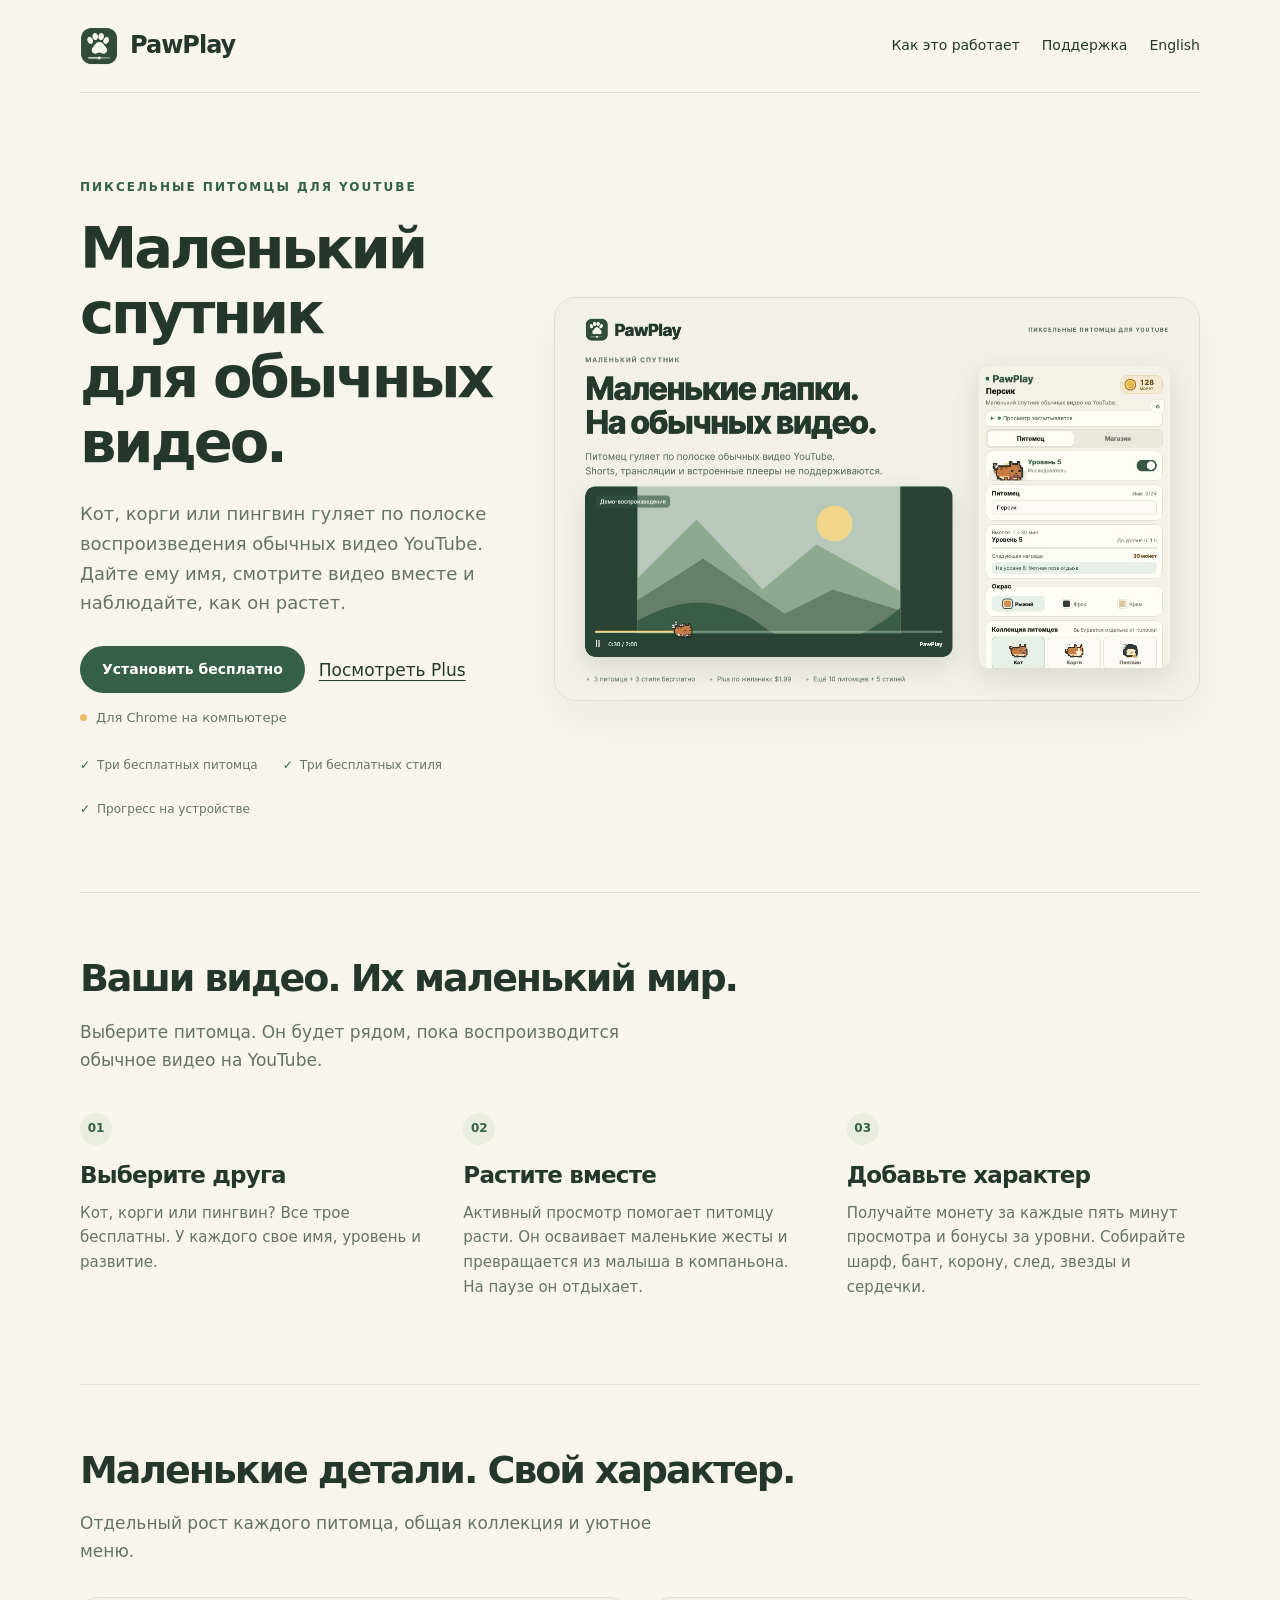
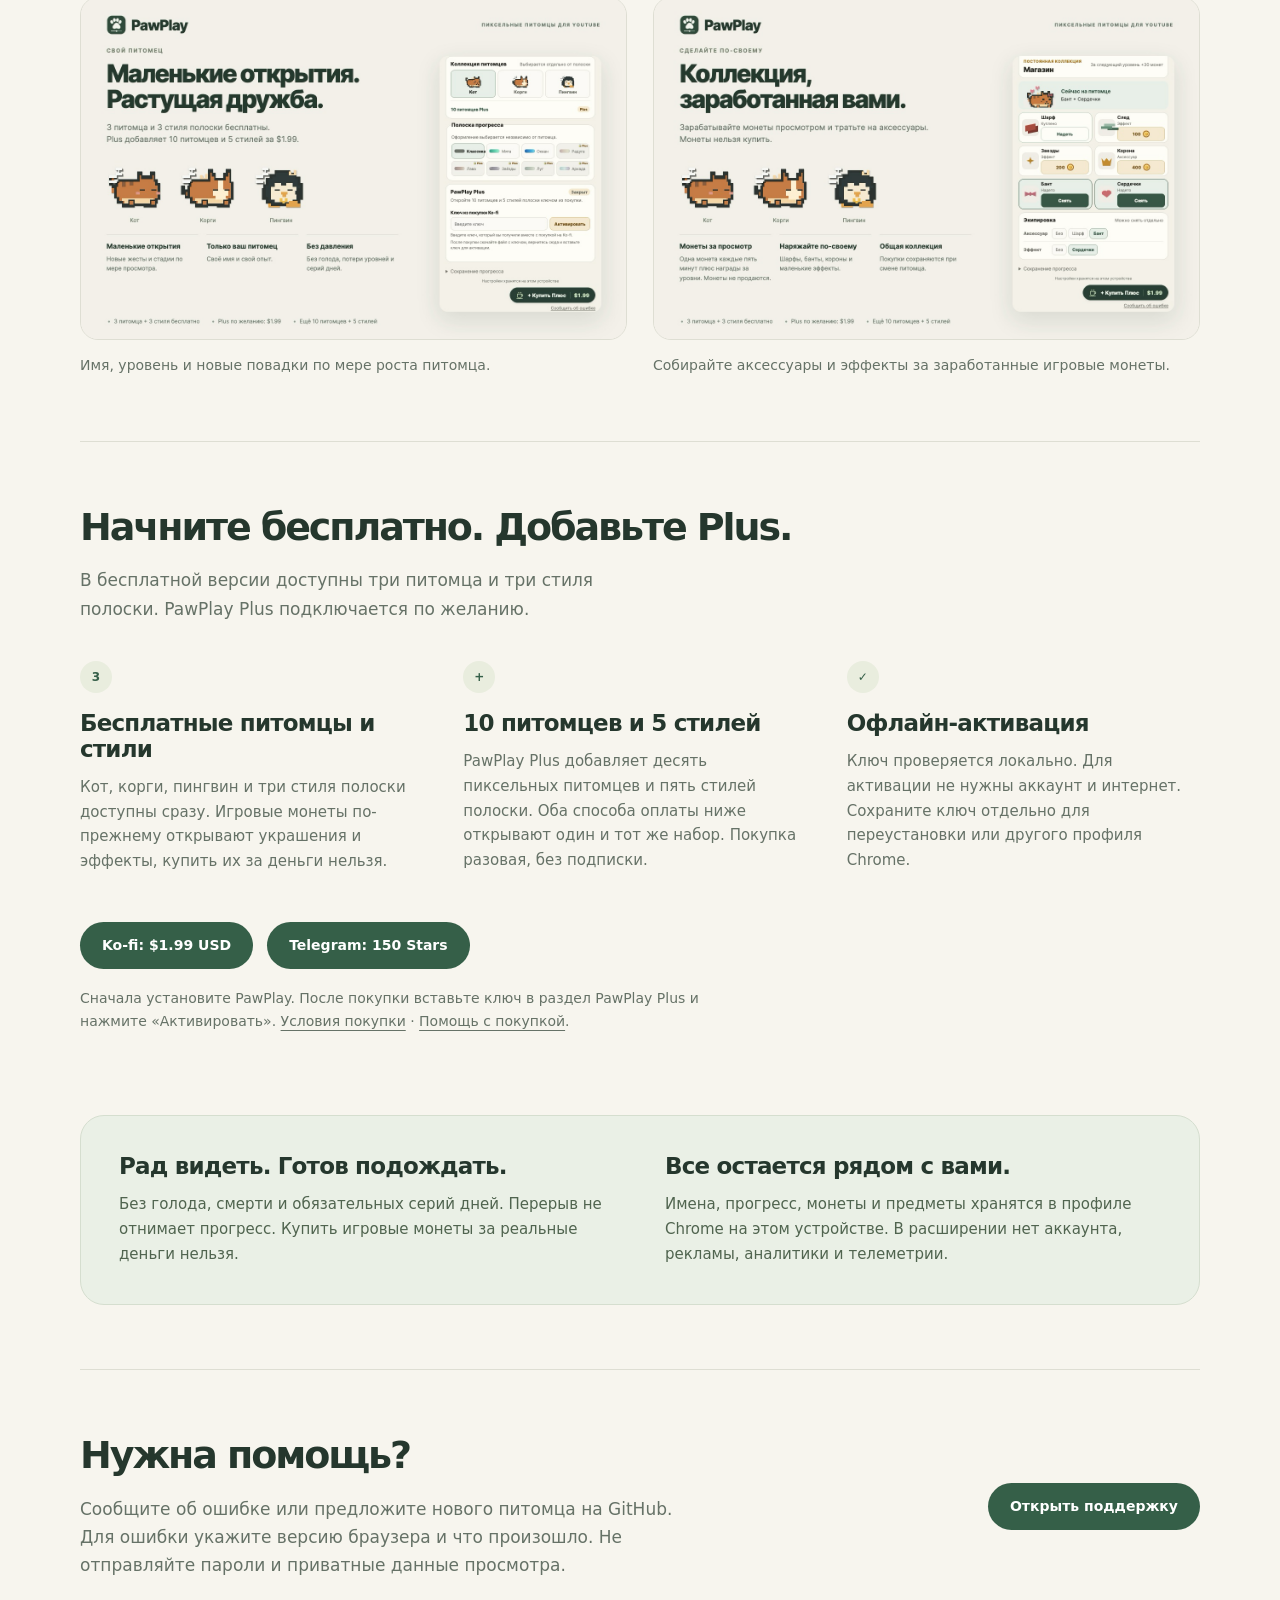
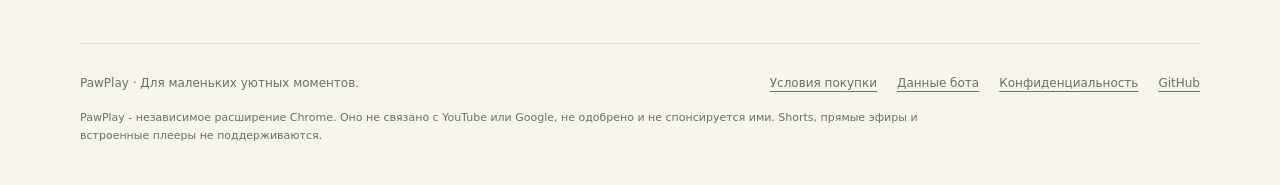
==== commit eaf7fdff: "fix(site): connect installation and Plus purchase paths" ====
--- a/ru/index.html
+++ b/ru/index.html
@@ -1,10 +1,10 @@
 <!doctype html>
 <html lang="ru"><head><meta charset="utf-8"><meta name="viewport" content="width=device-width,initial-scale=1"><title>PawPlay | Маленький спутник для обычных видео YouTube</title><meta name="description" content="Три бесплатных пиксельных питомца и стиля полоски для обычных видео YouTube, а также необязательный PawPlay Plus. Прогресс хранится на устройстве."><meta name="theme-color" content="#355f48"><link rel="icon" href="../assets/icon.png"><link rel="stylesheet" href="../styles.css"><link rel="alternate" hreflang="en" href="https://n23eos.github.io/pawplay-site/"><link rel="alternate" hreflang="ru" href="https://n23eos.github.io/pawplay-site/ru/"><link rel="canonical" href="https://n23eos.github.io/pawplay-site/ru/"></head>
 <body><a class="skip" href="#main">Перейти к содержимому</a><div class="shell"><header><a class="brand" href="./" aria-label="PawPlay"><img src="../assets/icon.png" width="38" height="38" alt="">PawPlay</a><nav aria-label="Навигация"><a class="desktop" href="#pets">Как это работает</a><a class="desktop" href="#support">Поддержка</a><a href="../" lang="en">English</a></nav></header>
-<main id="main"><section class="hero"><div class="hero-copy"><p class="eyebrow">Пиксельные питомцы для YouTube</p><h1>Маленький спутник<br>для обычных видео.</h1><p class="lead">Кот, корги или пингвин гуляет по полоске воспроизведения обычных видео YouTube. Дайте ему имя, смотрите видео вместе и наблюдайте, как он растет.</p><div class="actions"><a class="button" href="#pets">Познакомиться с питомцами</a><span class="status">Скоро в Chrome Web Store</span></div><div class="facts"><span>Три бесплатных питомца</span><span>Три бесплатных стиля</span><span>Прогресс на устройстве</span></div></div><img class="hero-image" src="../assets/overview-ru.png" width="1280" height="800" alt="Пиксельные питомцы PawPlay на полоске видео и меню расширения" fetchpriority="high"></section>
+<main id="main"><section class="hero"><div class="hero-copy"><p class="eyebrow">Пиксельные питомцы для YouTube</p><h1>Маленький спутник<br>для обычных видео.</h1><p class="lead">Кот, корги или пингвин гуляет по полоске воспроизведения обычных видео YouTube. Дайте ему имя, смотрите видео вместе и наблюдайте, как он растет.</p><div class="actions"><a class="button" href="https://chromewebstore.google.com/detail/hiclbjaochideikofjcjldfioonefghn">Установить бесплатно</a><a href="#plus">Посмотреть Plus</a><span class="status">Для Chrome на компьютере</span></div><div class="facts"><span>Три бесплатных питомца</span><span>Три бесплатных стиля</span><span>Прогресс на устройстве</span></div></div><img class="hero-image" src="../assets/overview-ru.png" width="1280" height="800" alt="Пиксельные питомцы PawPlay на полоске видео и меню расширения" fetchpriority="high"></section>
 <section class="section" id="pets"><h2>Ваши видео. Их маленький мир.</h2><p class="section-intro">Выберите питомца. Он будет рядом, пока воспроизводится обычное видео на YouTube.</p><div class="steps"><article class="step"><span class="number">01</span><h3>Выберите друга</h3><p>Кот, корги или пингвин? Все трое бесплатны. У каждого свое имя, уровень и развитие.</p></article><article class="step"><span class="number">02</span><h3>Растите вместе</h3><p>Активный просмотр помогает питомцу расти. Он осваивает маленькие жесты и превращается из малыша в компаньона. На паузе он отдыхает.</p></article><article class="step"><span class="number">03</span><h3>Добавьте характер</h3><p>Получайте монету за каждые пять минут просмотра и бонусы за уровни. Собирайте шарф, бант, корону, след, звезды и сердечки.</p></article></div></section>
 <section class="section"><h2>Маленькие детали. Свой характер.</h2><p class="section-intro">Отдельный рост каждого питомца, общая коллекция и уютное меню.</p><div class="gallery"><figure><img src="../assets/growth-ru.png" width="1280" height="800" alt="Меню PawPlay с уровнем питомца, стадией роста, следующей наградой и выбором окраса" loading="lazy"><figcaption>Имя, уровень и новые повадки по мере роста питомца.</figcaption></figure><figure><img src="../assets/shop-ru.png" width="1280" height="800" alt="Магазин PawPlay с монетами, шарфом, бантом, короной, следом, звездами и сердечками" loading="lazy"><figcaption>Собирайте аксессуары и эффекты за заработанные игровые монеты.</figcaption></figure></div></section>
-<section class="section"><h2>Начните бесплатно. Добавьте Plus.</h2><p class="section-intro">В бесплатной версии доступны три питомца и три стиля полоски. PawPlay Plus подключается по желанию.</p><div class="steps"><article class="step"><span class="number">3</span><h3>Бесплатные питомцы и стили</h3><p>Кот, корги, пингвин и три стиля полоски доступны сразу. Игровые монеты по-прежнему открывают украшения и эффекты, купить их за деньги нельзя.</p></article><article class="step"><span class="number">+</span><h3>10 питомцев и 5 стилей</h3><p>PawPlay Plus добавляет десять пиксельных питомцев и пять стилей полоски. Это разовая покупка за $1.99 на Ko-fi вне расширения.</p></article><article class="step"><span class="number">✓</span><h3>Офлайн-активация</h3><p>Ключ проверяется локально. Для активации не нужны аккаунт и интернет. Сохраните ключ отдельно для переустановки или другого профиля Chrome.</p></article></div></section>
+<section class="section" id="plus"><h2>Начните бесплатно. Добавьте Plus.</h2><p class="section-intro">В бесплатной версии доступны три питомца и три стиля полоски. PawPlay Plus подключается по желанию.</p><div class="steps"><article class="step"><span class="number">3</span><h3>Бесплатные питомцы и стили</h3><p>Кот, корги, пингвин и три стиля полоски доступны сразу. Игровые монеты по-прежнему открывают украшения и эффекты, купить их за деньги нельзя.</p></article><article class="step"><span class="number">+</span><h3>10 питомцев и 5 стилей</h3><p>PawPlay Plus добавляет десять пиксельных питомцев и пять стилей полоски. Оба способа оплаты ниже открывают один и тот же набор. Покупка разовая, без подписки.</p></article><article class="step"><span class="number">✓</span><h3>Офлайн-активация</h3><p>Ключ проверяется локально. Для активации не нужны аккаунт и интернет. Сохраните ключ отдельно для переустановки или другого профиля Chrome.</p></article></div><div class="actions" aria-label="Купить PawPlay Plus"><a class="button" href="https://ko-fi.com/s/bd9a8d8dc9">Ko-fi: $1.99 USD</a><a class="button" href="https://t.me/pawplay_purchase_bot?start=buy">Telegram: 150 Stars</a></div><p class="purchase-note">Сначала установите PawPlay. После покупки вставьте ключ в раздел PawPlay Plus и нажмите «Активировать». <a href="terms.html">Условия покупки</a> · <a href="support.html">Помощь с покупкой</a>.</p></section>
 <aside class="calm"><div><h3>Рад видеть. Готов подождать.</h3><p>Без голода, смерти и обязательных серий дней. Перерыв не отнимает прогресс. Купить игровые монеты за реальные деньги нельзя.</p></div><div><h3>Все остается рядом с вами.</h3><p>Имена, прогресс, монеты и предметы хранятся в профиле Chrome на этом устройстве. В расширении нет аккаунта, рекламы, аналитики и телеметрии.</p></div></aside>
 <section class="section support" id="support"><div><h2>Нужна помощь?</h2><p>Сообщите об ошибке или предложите нового питомца на GitHub. Для ошибки укажите версию браузера и что произошло. Не отправляйте пароли и приватные данные просмотра.</p></div><a class="button" href="https://github.com/n23eos/pawplay-site/issues">Открыть поддержку</a></section></main>
 <footer><div class="footer-top"><span>PawPlay · Для маленьких уютных моментов.</span><div class="footer-links"><a href="terms.html">Условия покупки</a><a href="bot-privacy.html">Данные бота</a><a href="../privacy.html">Конфиденциальность</a><a href="https://github.com/n23eos/pawplay-site">GitHub</a></div></div><p>PawPlay - независимое расширение Chrome. Оно не связано с YouTube или Google, не одобрено и не спонсируется ими. Shorts, прямые эфиры и встроенные плееры не поддерживаются.</p></footer></div></body></html>
--- a/styles.css
+++ b/styles.css
@@ -2,3 +2,5 @@
 @media(max-width:360px){header{gap:12px}.brand{font-size:20px;gap:8px}.brand img{width:28px;height:28px}nav{gap:10px;font-size:11px}}
 
 .policy{overflow-wrap:anywhere}.footer-links{flex-wrap:wrap}
+
+.purchase-note{max-width:640px;margin:18px 0 0;color:var(--muted);font-size:14px}
